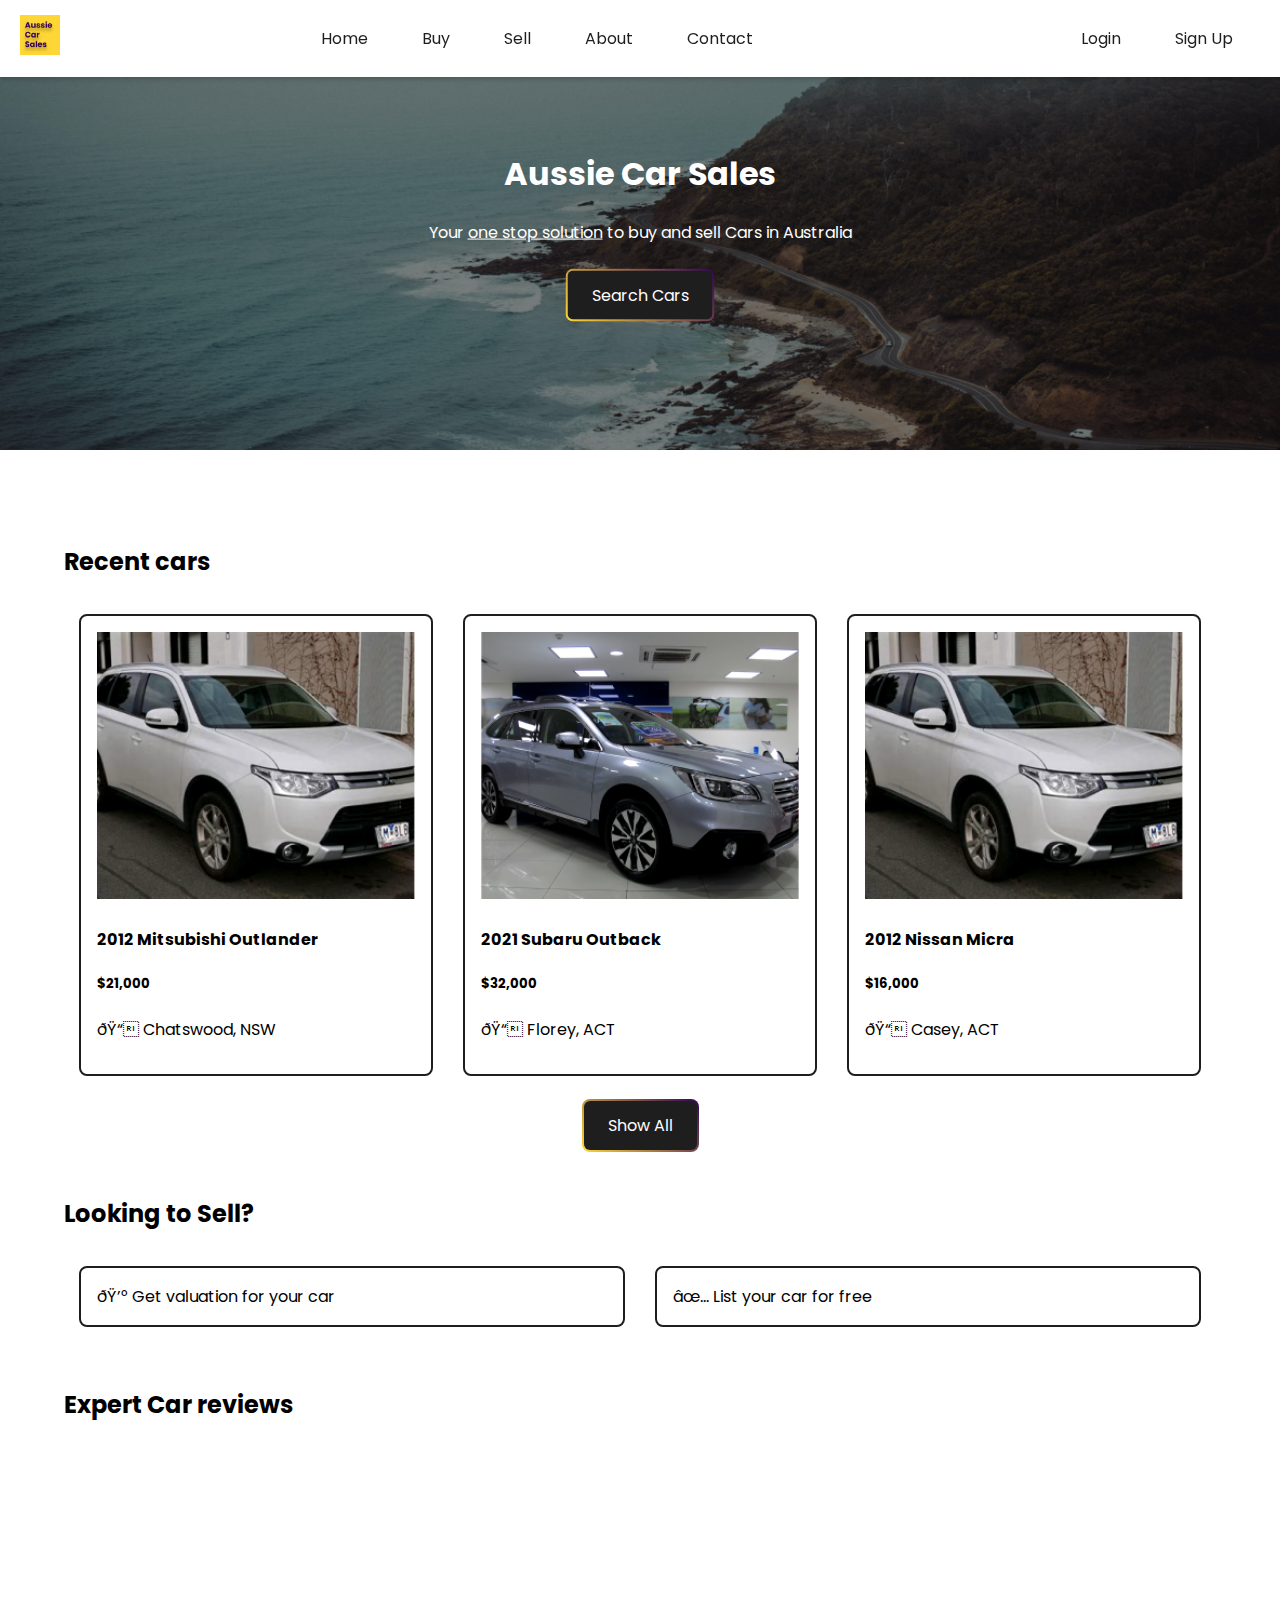
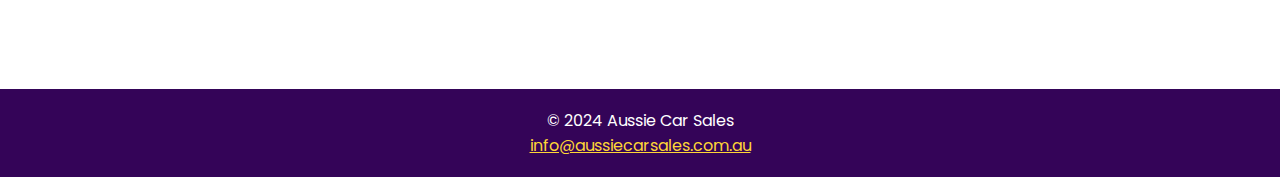
==== index.html @ a5787302 "feat: Basic signup page with empty fields validation" ====
<!DOCTYPE html>
<html>

<head>
  <!-- <meta charset='utf-8'> -->
  <!-- <meta http-equiv='X-UA-Compatible' content='IE=edge'> -->
  <title>Aussie Car Sales</title>
  <meta name="viewport" content="width=device-width, initial-scale=1" />
  <link rel="stylesheet" type="text/css" media="screen" href="css/main.css" />
</head>

<body>
  <nav class="navbar">
    <div class="logo">
      <a href="#"><img src="images/logo.png" alt="Logo" /></a>
    </div>
    <ul class="nav-links">
      <li><a href="#">Home</a></li>
      <li><a href="buy.html">Buy</a></li>
      <li><a href="#">Sell</a></li>
      <li><a href="about.html">About</a></li>
      <li><a href="#">Contact</a></li>
    </ul>
    <ul class="nav-right">
      <li><a href="#">Login</a></li>
      <li><a href="signup.html">Sign Up</a></li>
    </ul>
  </nav>

  <div class="hero-image">
    <div class="hero-text">
      <h1>Aussie Car Sales</h1>
      <p>
        Your
        <span style="text-decoration: underline">one stop solution</span> to
        buy and sell Cars in Australia
      </p>
      <a class="btn" href="buy.html">Search Cars</a>
    </div>
  </div>

  <div class="container">
    <div class="row">
      <h2>Recent cars</h2>

      <div class="col-4">
        <div class="car-card" onclick="window.open('car-detail.html', '_self')">
          <img src="images/mitsubishi-outlander.png" />
          <h4>2012 Mitsubishi Outlander</h4>
          <h5>$21,000</h5>
          <p>📍 Chatswood, NSW</p>
        </div>
      </div>

      <div class="col-4">
        <div class="car-card" onclick="window.open('car-detail.html', '_self')">
          <img src="images/subaru-outback.png" />
          <h4>2021 Subaru Outback</h4>
          <h5>$32,000</h5>
          <p>📍 Florey, ACT</p>
        </div>
      </div>

      <div class="col-4">
        <div class="car-card" onclick="window.open('car-detail.html', '_self')">
          <img src="images/mitsubishi-outlander.png" />
          <h4>2012 Nissan Micra</h4>
          <h5>$16,000</h5>
          <p>📍 Casey, ACT</p>
        </div>
      </div>
    </div>

    <div class="row" style="text-align: center;">
      <a href="buy.html" class="btn">
        Show All
      </a>
    </div>

    <br>
    <div class="row">
      <h2>Looking to Sell?</h2>

      <div class="col-6">
        <div class="car-card">
          💰 Get valuation for your car
        </div>
      </div>

      <div class="col-6">
        <div class="car-card">
          ✅ List your car for free
        </div>
      </div>

    </div>

    <br>
    <h2>
      Expert Car reviews
    </h2>

    <div class="row">

      <div class="col-4">
        <iframe width="100%" height="auto" src="https://www.youtube.com/embed/RlMWLyuJrzc"
          title="This is Nissan’s BEST car!" frameborder="0"
          allow="accelerometer; autoplay; clipboard-write; encrypted-media; gyroscope; picture-in-picture; web-share"
          referrerpolicy="strict-origin-when-cross-origin" allowfullscreen></iframe>
      </div>

      <div class="col-4">
        <iframe width="100%" height="auto"
          src="https://www.youtube.com/embed/e1r3Ce3129w?list=PLj8xiTIFL1M3gSW1ChcsbZj9E7xvdIhjI"
          title="Land Rover Defender 2021 in-depth on and off-road REVIEW" frameborder="0"
          allow="accelerometer; autoplay; clipboard-write; encrypted-media; gyroscope; picture-in-picture; web-share"
          referrerpolicy="strict-origin-when-cross-origin" allowfullscreen></iframe>

      </div>

      <div class="col-4">
        <iframe width="100%" height="auto"
          src="https://www.youtube.com/embed/83vPYRIeW5M?list=PLj8xiTIFL1M3gSW1ChcsbZj9E7xvdIhjI"
          title="Honda CR-V SUV 2020 in-depth review | carwow Reviews" frameborder="0"
          allow="accelerometer; autoplay; clipboard-write; encrypted-media; gyroscope; picture-in-picture; web-share"
          referrerpolicy="strict-origin-when-cross-origin" allowfullscreen></iframe>
      </div>

    </div>

  </div>

  <footer>
    <p>
      &copy 2024 Aussie Car Sales<br />
      <a href="mailto:info@aussiecarsales.com.au">info@aussiecarsales.com.au</a>
    </p>
  </footer>
</body>

</html>
---- css/main.css ----
@import url("https://fonts.googleapis.com/css2?family=Poppins:ital,wght@0,100;0,200;0,300;0,400;0,500;0,600;0,700;0,800;0,900;1,100;1,200;1,300;1,400;1,500;1,600;1,700;1,800;1,900&display=swap");

* {
  box-sizing: border-box;
}

:root {
  --ff: "Poppins", sans-serif;

  color-scheme: light dark;

  --banana: #fed636;
  --plum: #340458;
  --light: #ffffff;
  --dark: #1e1e1e;
}

body,
html {
  height: 100%;
  margin: 0;
  font-family: var(--ff);

  background-color: light-dark(var(--light), var(--dark));
}

img {
  max-width: 100%;
  height: auto;
}

.row::after {
  content: "";
  clear: both;
  display: block;
}

.col-1 {
  width: 8.33%;
  float: left;
  padding: 15px;
}
.col-2 {
  width: 16.66%;
  float: left;
  padding: 15px;
}
.col-3 {
  width: 25%;
  float: left;
  padding: 15px;
}
.col-4 {
  width: 33.33%;
  float: left;
  padding: 15px;
}
.col-5 {
  width: 41.66%;
  float: left;
  padding: 15px;
}
.col-6 {
  width: 50%;
  float: left;
  padding: 15px;
}
.col-7 {
  width: 58.33%;
  float: left;
  padding: 15px;
}
.col-8 {
  width: 66.66%;
  float: left;
  padding: 15px;
}
.col-9 {
  width: 75%;
  float: left;
  padding: 15px;
}
.col-10 {
  width: 83.33%;
  float: left;
  padding: 15px;
}
.col-11 {
  width: 91.66%;
  float: left;
  padding: 15px;
}
.col-12 {
  width: 100%;
  float: left;
  padding: 15px;
}

.navbar {
  display: flex;
  justify-content: space-between;
  align-items: center;
  background-color: light-dark(var(--light), var(--dark));
  padding: 10px 20px;
  position: fixed;
  top: 0;
  left: 0;
  width: 100%;
  z-index: 1000;
  box-shadow: 0 2px 5px rgba(0, 0, 0, 0.2);
}

.navbar .logo img {
  height: 40px;
}

.navbar .nav-links {
  display: flex;
  list-style: none;
  padding-left: 0;
}

.navbar .nav-links li {
  margin: 0 15px;
}

.navbar .nav-links a {
  color: light-dark(var(--dark), var(--light));
  text-decoration: none;
  padding: 8px 12px;
  transition: background 0.3s ease;
}

.navbar .nav-links a:hover {
  background-color: light-dark(var(--plum), var(--banana));
  color: light-dark(var(--light), var(--dark));
  border-radius: 4px;
}

.navbar .nav-right {
  display: flex;
  list-style: none;
}

.navbar .nav-right li {
  margin: 0 15px;
}

.navbar .nav-right a {
  color: light-dark(var(--dark), var(--light));
  text-decoration: none;
  padding: 8px 12px;
  transition: background 0.3s ease;
}

.navbar .nav-right a:hover {
  background-color: light-dark(var(--plum), var(--banana));
  color: light-dark(var(--light), var(--dark));
  border-radius: 4px;
}

@media screen and (max-width: 800px) {
  .navbar {
    flex-wrap: wrap;
  }

  .navbar .nav-links,
  .navbar .nav-right {
    flex-basis: 100%;
    justify-content: center;
  }

  .navbar .nav-links,
  .navbar .nav-right li {
    margin: 5px 0;
  }
}

.hero-image {
  background-image: linear-gradient(rgba(0, 0, 0, 0.5), rgba(0, 0, 0, 0.5)),
    url("../images/ocean.jpg");
  height: 50%;
  background-position: center;
  background-repeat: no-repeat;
  background-size: cover;
  position: relative;
}

.hero-text {
  text-align: center;
  position: absolute;
  top: 50%;
  left: 50%;
  transform: translate(-50%, -50%);
  color: var(--light);
}

.gradient-heading {
  background: linear-gradient(45deg, var(--banana) 0%, var(--plum) 100%);
  background-clip: text;
  color: transparent;
}

.container {
  padding-top: 74px;
  padding-bottom: 60px;
  margin-left: 5%;
  margin-right: 5%;
}

.service-card {
  padding: 1rem;
  background: linear-gradient(
        light-dark(var(--light), var(--dark)),
        light-dark(var(--light), var(--dark))
      )
      padding-box,
    linear-gradient(45deg, var(--banana) 0%, var(--plum) 100%) border-box;
  border: solid 2px transparent;
  border-radius: 8px;
}

.car-card {
  padding: 1rem;
  border-radius: 8px;
  border: solid 2px light-dark(var(--dark), var(--light));
}

.car-card img {
  width: 100%;
  height: auto;
}

.car-card:hover {
  background: linear-gradient(
        light-dark(var(--light), var(--dark)),
        light-dark(var(--light), var(--dark))
      )
      padding-box,
    linear-gradient(45deg, var(--banana) 0%, var(--plum) 100%) border-box;
  border: solid 2px transparent;
}

.details-btn {
  display: inline-block;
  text-decoration: none;
  display: inline-block;
  font: var(--p);
  color: light-dark(var(--light), var(--dark));
  background-color: light-dark(var(--dark), var(--light));
  border: solid 2px transparent;
  border-radius: 8px;
  padding: 8px 12px;
  text-align: center;
  margin-top: 8px;
}

.btn {
  display: inline-block;
  text-decoration: none;
  display: inline-block;
  font: var(--p);
  color: var(--light);
  background: linear-gradient(var(--dark), var(--dark)) padding-box,
    linear-gradient(45deg, var(--banana) 0%, var(--plum) 100%) border-box;
  border: solid 2px transparent;
  border-radius: 8px;
  padding: 12px 24px;
  transition: 0.2s ease-in-out;
  text-align: center;
  margin-top: 8px;
}

.btn:hover {
  scale: 1.1;
  background: linear-gradient(var(--plum), var(--banana)) padding-box,
    linear-gradient(45deg, var(--banana) 0%, var(--plum) 100%) border-box;
}

#homepage-mission-statement {
  text-align: center;
}

input[type="text"] {
  width: 100%;
  box-sizing: border-box;
  border: 2px solid light-dark(var(--dark), var(--light));
  border-radius: 8px;
  font-size: 16px;
  background-color: light-dark(var(--light), var(--dark));
  padding: 12px 20px 12px 40px;
}

input[type="email"] {
  width: 100%;
  box-sizing: border-box;
  border: 2px solid light-dark(var(--dark), var(--light));
  border-radius: 8px;
  font-size: 16px;
  background-color: light-dark(var(--light), var(--dark));
  padding: 12px 20px 12px 40px;
}

input[type="password"] {
  width: 100%;
  box-sizing: border-box;
  border: 2px solid light-dark(var(--dark), var(--light));
  border-radius: 8px;
  font-size: 16px;
  background-color: light-dark(var(--light), var(--dark));
  padding: 12px 20px 12px 40px;
}

label {
  padding: 12px 12px 12px 0;
  display: inline-block;
}

/* input[type="submit"] {
  background-color: var(--plum);
  color: white;
  padding: 12px 20px;
  border: none;
  border-radius: 4px;
  cursor: pointer;
  float: right;
} */

input[type="submit"]:hover {
  background-color: var(--banana);
}

.col-30 {
  float: left;
  width: 30%;
  margin-top: 6px;
}

.col-70 {
  float: left;
  width: 70%;
  margin-top: 6px;
}

/* Clear floats after the columns */
.row::after {
  content: "";
  display: table;
  clear: both;
}

/* Responsive layout - when the screen is less than 600px wide, make the two columns stack on top of each other instead of next to each other */
@media screen and (max-width: 600px) {
  .col-30,
  .col-70,
  input[type="submit"] {
    width: 100%;
    margin-top: 0;
  }
}

footer {
  text-align: center;
  padding: 3px;
  background-color: var(--plum);
  color: var(--light);

  a {
    color: var(--banana);
  }
}
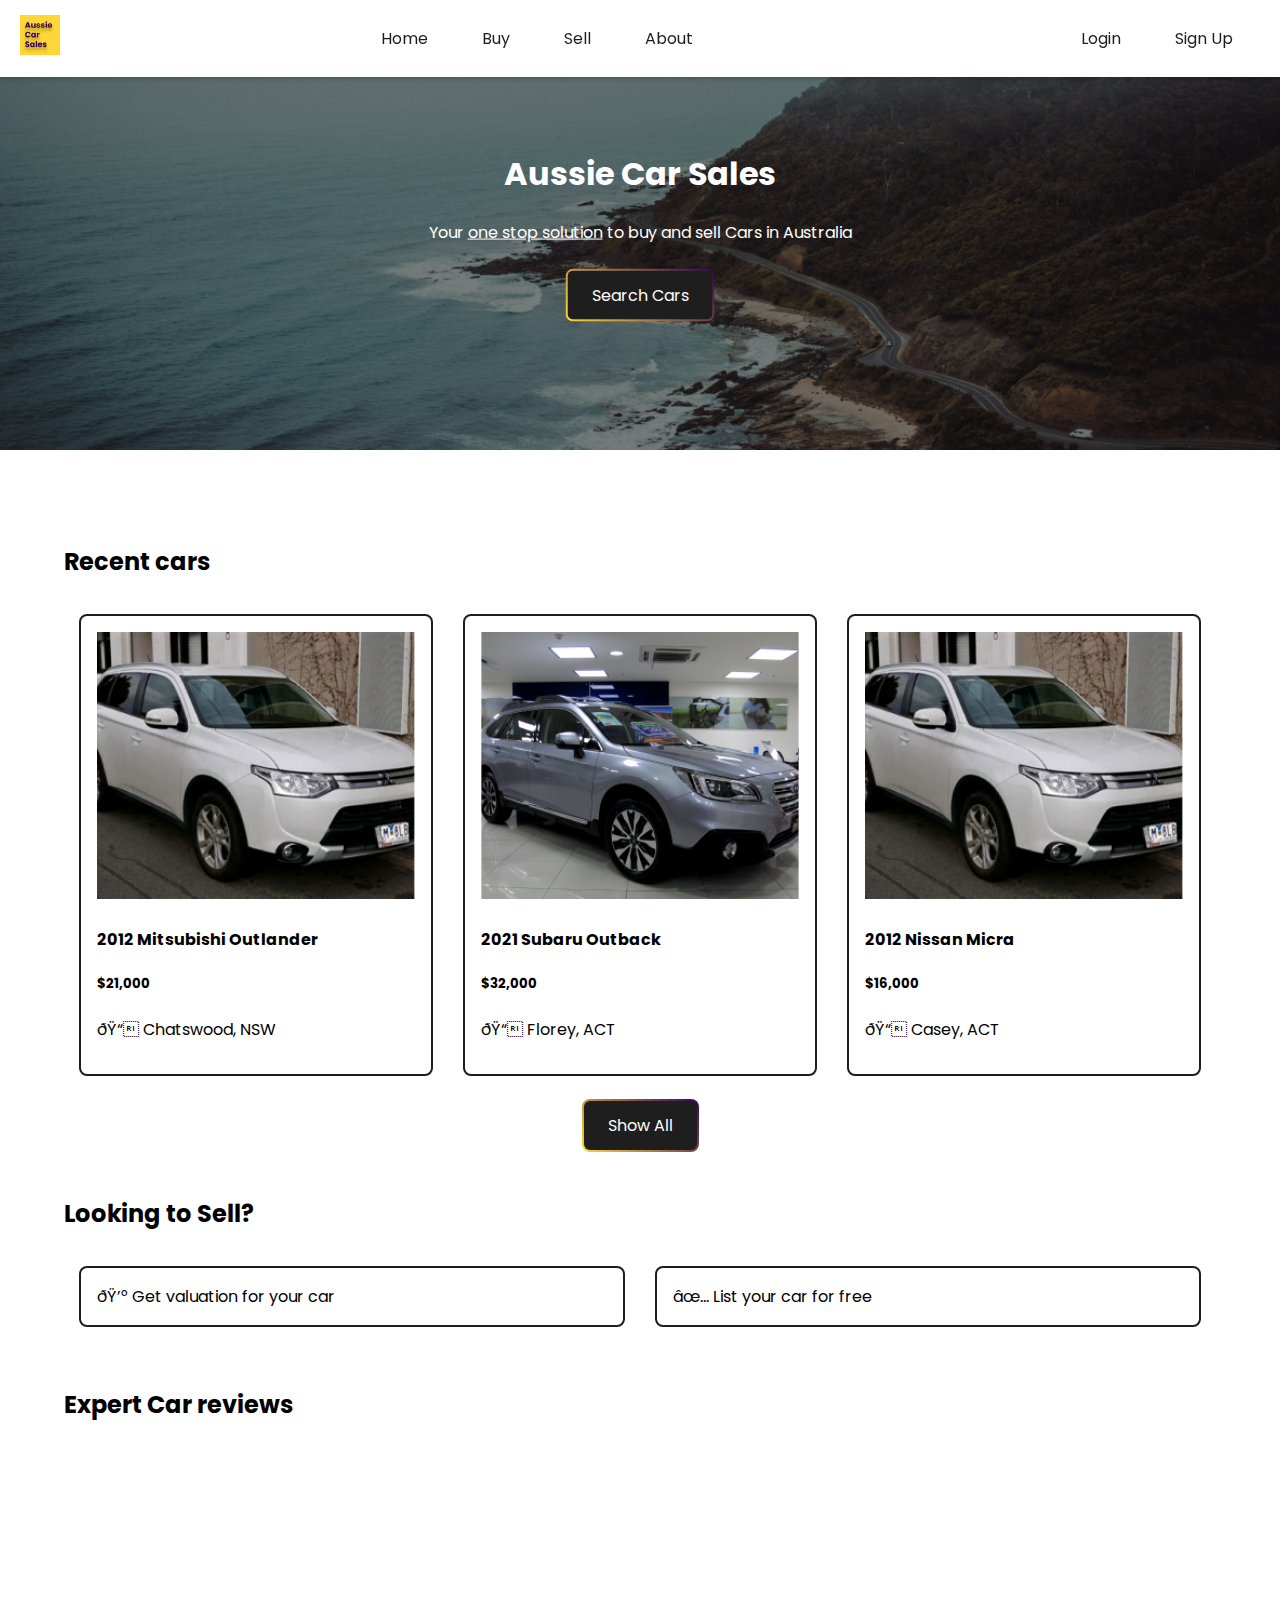
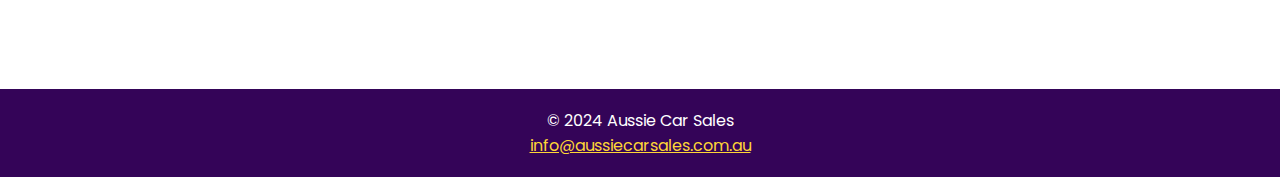
==== commit 58b09c23: "feat: Business and contact info on about page" ====
--- a/index.html
+++ b/index.html
@@ -19,10 +19,9 @@
       <li><a href="buy.html">Buy</a></li>
       <li><a href="#">Sell</a></li>
       <li><a href="about.html">About</a></li>
-      <li><a href="#">Contact</a></li>
     </ul>
     <ul class="nav-right">
-      <li><a href="#">Login</a></li>
+      <li><a href="login.html">Login</a></li>
       <li><a href="signup.html">Sign Up</a></li>
     </ul>
   </nav>
--- a/css/main.css
+++ b/css/main.css
@@ -301,6 +301,16 @@
   padding: 12px 20px 12px 40px;
 }
 
+input[type="tel"] {
+  width: 100%;
+  box-sizing: border-box;
+  border: 2px solid light-dark(var(--dark), var(--light));
+  border-radius: 8px;
+  font-size: 16px;
+  background-color: light-dark(var(--light), var(--dark));
+  padding: 12px 20px 12px 40px;
+}
+
 input[type="password"] {
   width: 100%;
   box-sizing: border-box;
@@ -315,16 +325,6 @@
   padding: 12px 12px 12px 0;
   display: inline-block;
 }
-
-/* input[type="submit"] {
-  background-color: var(--plum);
-  color: white;
-  padding: 12px 20px;
-  border: none;
-  border-radius: 4px;
-  cursor: pointer;
-  float: right;
-} */
 
 input[type="submit"]:hover {
   background-color: var(--banana);
@@ -350,7 +350,7 @@
 }
 
 /* Responsive layout - when the screen is less than 600px wide, make the two columns stack on top of each other instead of next to each other */
-@media screen and (max-width: 600px) {
+@media screen and (max-width: 1000px) {
   .col-30,
   .col-70,
   input[type="submit"] {
@@ -359,6 +359,23 @@
   }
 }
 
+@media screen and (min-width: 1000px) {
+  #signup-form,
+  input[type="submit"] {
+    margin-left: 300px;
+    margin-right: 300px;
+  }
+}
+
+@media screen and (min-width: 1000px) {
+  #login-form {
+    margin-left: 300px;
+    margin-right: 300px;
+    margin-top: 100px;
+    margin-bottom: 100px;
+  }
+}
+
 footer {
   text-align: center;
   padding: 3px;
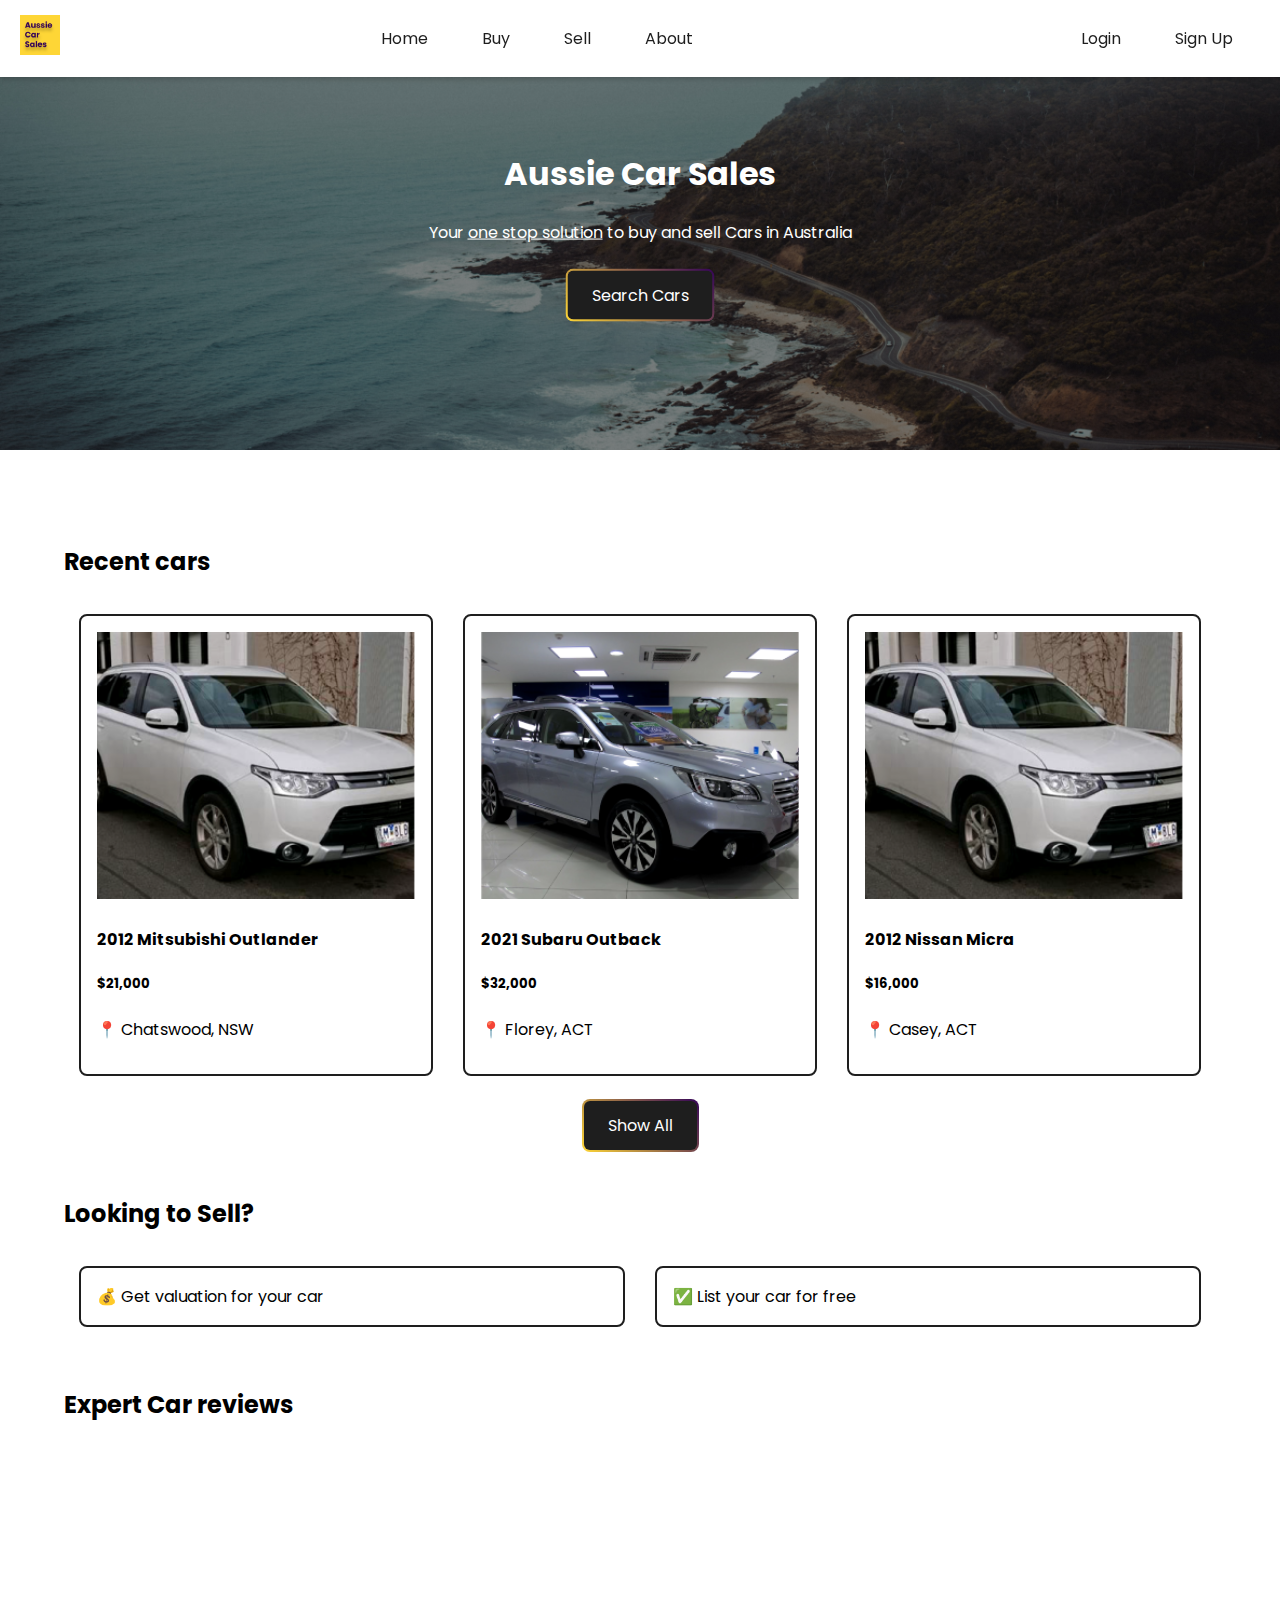
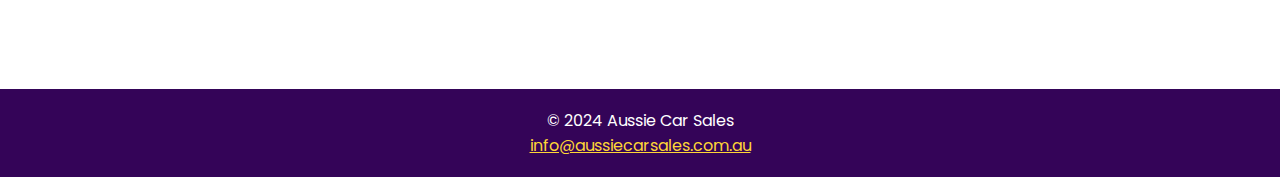
==== commit f7419bfb: "style: Cleaning up css and commented codes" ====
--- a/index.html
+++ b/index.html
@@ -2,8 +2,8 @@
 <html>
 
 <head>
-  <!-- <meta charset='utf-8'> -->
-  <!-- <meta http-equiv='X-UA-Compatible' content='IE=edge'> -->
+  <meta charset='utf-8'>
+  <meta http-equiv='X-UA-Compatible' content='IE=edge'>
   <title>Aussie Car Sales</title>
   <meta name="viewport" content="width=device-width, initial-scale=1" />
   <link rel="stylesheet" type="text/css" media="screen" href="css/main.css" />
@@ -17,7 +17,7 @@
     <ul class="nav-links">
       <li><a href="#">Home</a></li>
       <li><a href="buy.html">Buy</a></li>
-      <li><a href="#">Sell</a></li>
+      <li><a href="login.html">Sell</a></li>
       <li><a href="about.html">About</a></li>
     </ul>
     <ul class="nav-right">
--- a/css/main.css
+++ b/css/main.css
@@ -4,6 +4,11 @@
   box-sizing: border-box;
 }
 
+/*
+ Setting root and body level styling.
+Defining consistem font family, light dark theme support and
+main color variables
+ */
 :root {
   --ff: "Poppins", sans-serif;
 
@@ -24,6 +29,10 @@
   background-color: light-dark(var(--light), var(--dark));
 }
 
+/* 
+Responsive layout system
+Handling images and enforcing a row and column system 
+*/
 img {
   max-width: 100%;
   height: auto;
@@ -49,6 +58,7 @@
   width: 25%;
   float: left;
   padding: 15px;
+  align-self: center;
 }
 .col-4 {
   width: 33.33%;
@@ -94,6 +104,28 @@
   width: 100%;
   float: left;
   padding: 15px;
+}
+
+ /* 
+ A 30-70 system for forms, so that they stack on top of each other in small width window
+ The stacking is handle by @media query below
+ */
+.col-30 {
+  float: left;
+  width: 30%;
+  margin-top: 6px;
+}
+
+.col-70 {
+  float: left;
+  width: 70%;
+  margin-top: 6px;
+}
+
+.row::after {
+  content: "";
+  display: table;
+  clear: both;
 }
 
 .navbar {
@@ -157,23 +189,6 @@
   background-color: light-dark(var(--plum), var(--banana));
   color: light-dark(var(--light), var(--dark));
   border-radius: 4px;
-}
-
-@media screen and (max-width: 800px) {
-  .navbar {
-    flex-wrap: wrap;
-  }
-
-  .navbar .nav-links,
-  .navbar .nav-right {
-    flex-basis: 100%;
-    justify-content: center;
-  }
-
-  .navbar .nav-links,
-  .navbar .nav-right li {
-    margin: 5px 0;
-  }
 }
 
 .hero-image {
@@ -241,20 +256,6 @@
   border: solid 2px transparent;
 }
 
-.details-btn {
-  display: inline-block;
-  text-decoration: none;
-  display: inline-block;
-  font: var(--p);
-  color: light-dark(var(--light), var(--dark));
-  background-color: light-dark(var(--dark), var(--light));
-  border: solid 2px transparent;
-  border-radius: 8px;
-  padding: 8px 12px;
-  text-align: center;
-  margin-top: 8px;
-}
-
 .btn {
   display: inline-block;
   text-decoration: none;
@@ -272,7 +273,7 @@
 }
 
 .btn:hover {
-  scale: 1.1;
+  scale: 1.05;
   background: linear-gradient(var(--plum), var(--banana)) padding-box,
     linear-gradient(45deg, var(--banana) 0%, var(--plum) 100%) border-box;
 }
@@ -281,6 +282,7 @@
   text-align: center;
 }
 
+/* Styling input elements */
 input[type="text"] {
   width: 100%;
   box-sizing: border-box;
@@ -312,6 +314,16 @@
 }
 
 input[type="password"] {
+  width: 100%;
+  box-sizing: border-box;
+  border: 2px solid light-dark(var(--dark), var(--light));
+  border-radius: 8px;
+  font-size: 16px;
+  background-color: light-dark(var(--light), var(--dark));
+  padding: 12px 20px 12px 40px;
+}
+
+input[type="number"] {
   width: 100%;
   box-sizing: border-box;
   border: 2px solid light-dark(var(--dark), var(--light));
@@ -330,26 +342,22 @@
   background-color: var(--banana);
 }
 
-.col-30 {
-  float: left;
-  width: 30%;
-  margin-top: 6px;
-}
-
-.col-70 {
-  float: left;
-  width: 70%;
-  margin-top: 6px;
-}
-
-/* Clear floats after the columns */
-.row::after {
-  content: "";
-  display: table;
-  clear: both;
-}
-
-/* Responsive layout - when the screen is less than 600px wide, make the two columns stack on top of each other instead of next to each other */
+/* Footer style */
+footer {
+  text-align: center;
+  padding: 3px;
+  background-color: var(--plum);
+  color: var(--light);
+
+  a {
+    color: var(--banana);
+  }
+}
+
+/* Responsive layout 
+- when the screen is less than 600px wide, 
+make the two columns stack on top of each other instead of next to each other
+ */
 @media screen and (max-width: 1000px) {
   .col-30,
   .col-70,
@@ -376,13 +384,22 @@
   }
 }
 
-footer {
-  text-align: center;
-  padding: 3px;
-  background-color: var(--plum);
-  color: var(--light);
-
-  a {
-    color: var(--banana);
-  }
-}
+@media screen and (max-width: 800px) {
+  .navbar {
+    flex-wrap: wrap;
+  }
+
+  .navbar .nav-links,
+  .navbar .nav-right {
+    flex-basis: 100%;
+    justify-content: center;
+  }
+
+  .navbar .nav-links,
+  .navbar .nav-right li {
+    margin: 5px 0;
+  }
+  .container{
+    padding-top: 150px;
+  }
+}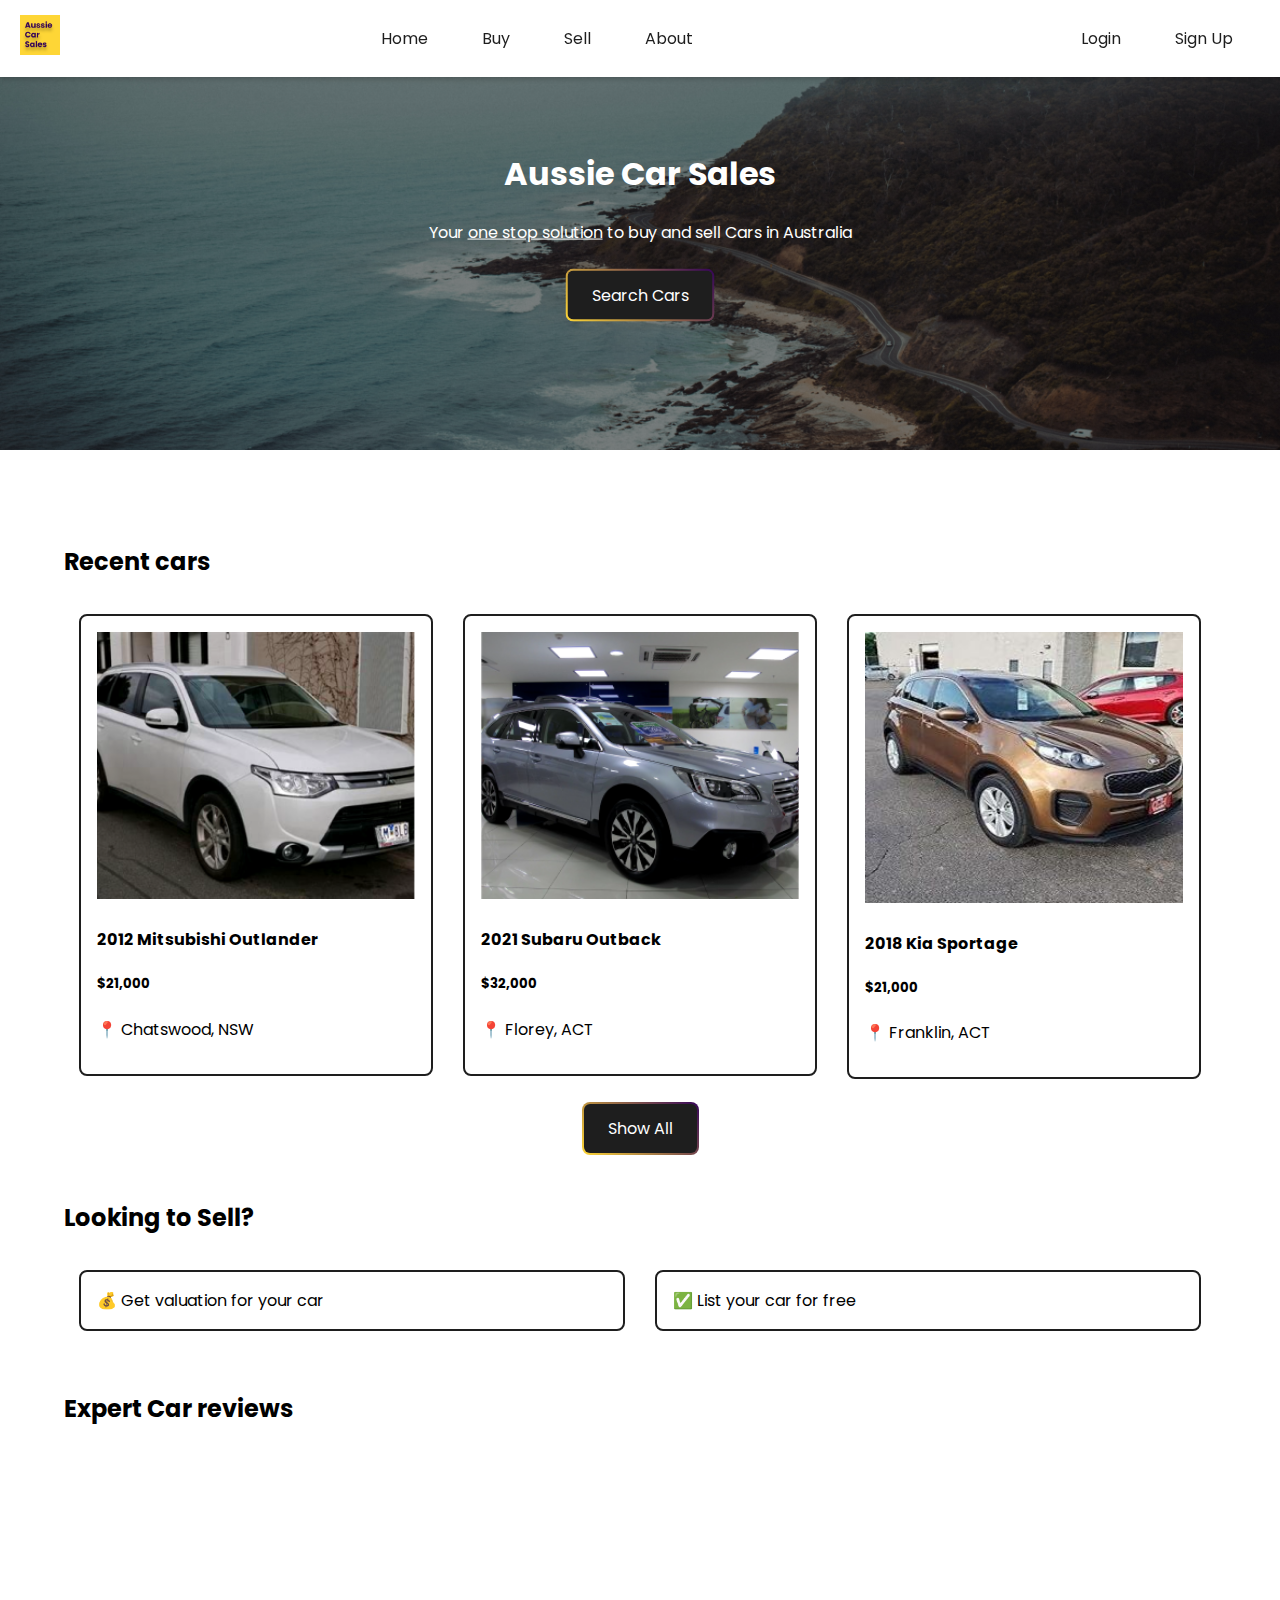
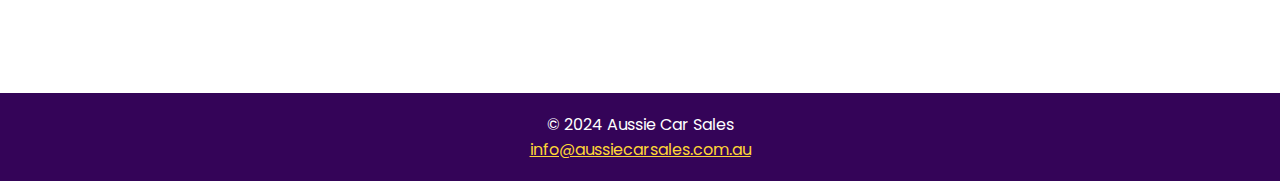
==== commit 860d7e6a: "chore: Different car pictures" ====
--- a/index.html
+++ b/index.html
@@ -44,7 +44,7 @@
 
       <div class="col-4">
         <div class="car-card" onclick="window.open('car-detail.html', '_self')">
-          <img src="images/mitsubishi-outlander.png" />
+          <img src="images/cars/mitsubishi-outlander.png" />
           <h4>2012 Mitsubishi Outlander</h4>
           <h5>$21,000</h5>
           <p>📍 Chatswood, NSW</p>
@@ -53,7 +53,7 @@
 
       <div class="col-4">
         <div class="car-card" onclick="window.open('car-detail.html', '_self')">
-          <img src="images/subaru-outback.png" />
+          <img src="images/cars/subaru-outback.png" />
           <h4>2021 Subaru Outback</h4>
           <h5>$32,000</h5>
           <p>📍 Florey, ACT</p>
@@ -62,10 +62,10 @@
 
       <div class="col-4">
         <div class="car-card" onclick="window.open('car-detail.html', '_self')">
-          <img src="images/mitsubishi-outlander.png" />
-          <h4>2012 Nissan Micra</h4>
-          <h5>$16,000</h5>
-          <p>📍 Casey, ACT</p>
+          <img src="images/cars/kia-sportage.jpg" />
+          <h4>2018 Kia Sportage</h4>
+          <h5>$21,000</h5>
+          <p>📍 Franklin, ACT</p>
         </div>
       </div>
     </div>
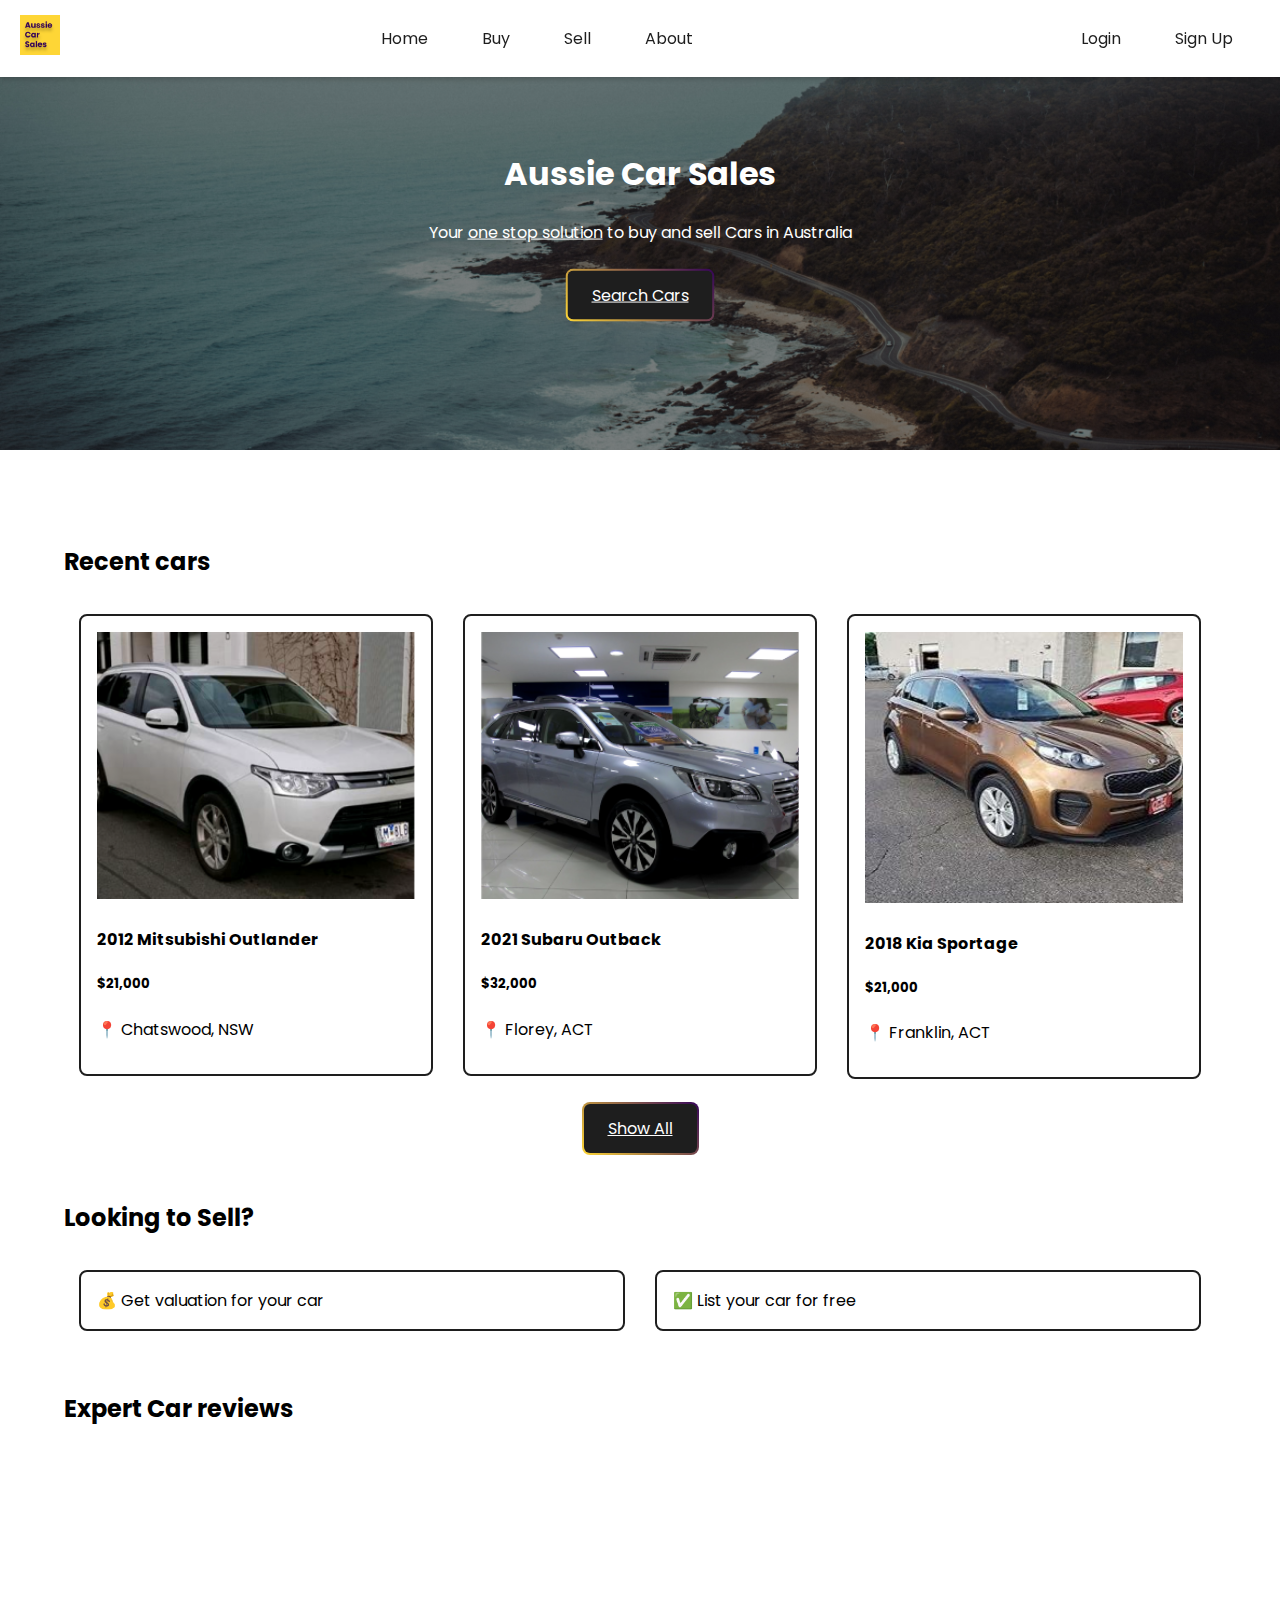
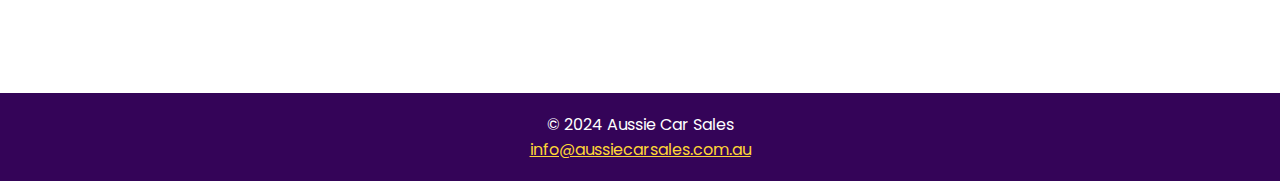
==== commit 30472218: "feat: Favicon for all pages" ====
--- a/index.html
+++ b/index.html
@@ -3,8 +3,8 @@
 
 <head>
   <meta charset='utf-8'>
-  <meta http-equiv='X-UA-Compatible' content='IE=edge'>
   <title>Aussie Car Sales</title>
+  <link rel="icon" type="image/x-icon" href="/images/favicon.ico">
   <meta name="viewport" content="width=device-width, initial-scale=1" />
   <link rel="stylesheet" type="text/css" media="screen" href="css/main.css" />
 </head>
--- a/css/main.css
+++ b/css/main.css
@@ -257,8 +257,6 @@
 }
 
 .btn {
-  display: inline-block;
-  text-decoration: none;
   display: inline-block;
   font: var(--p);
   color: var(--light);
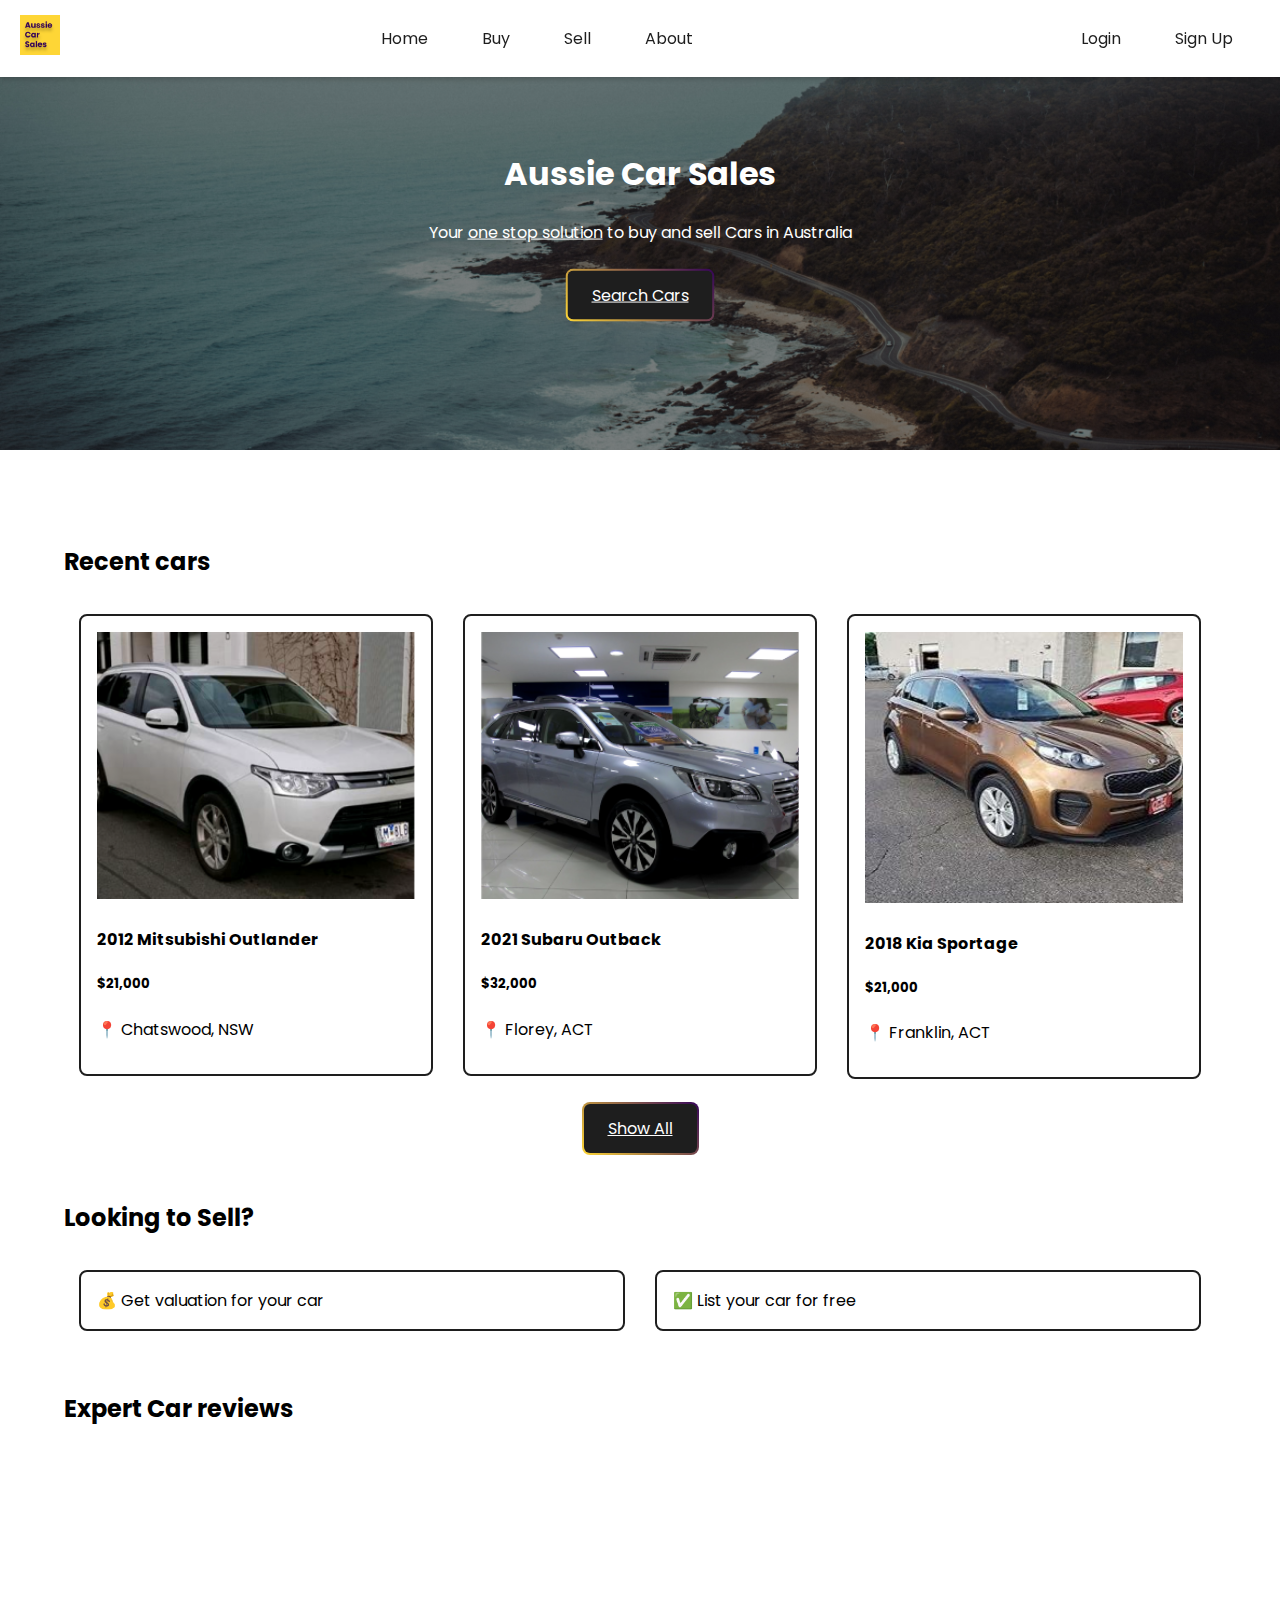
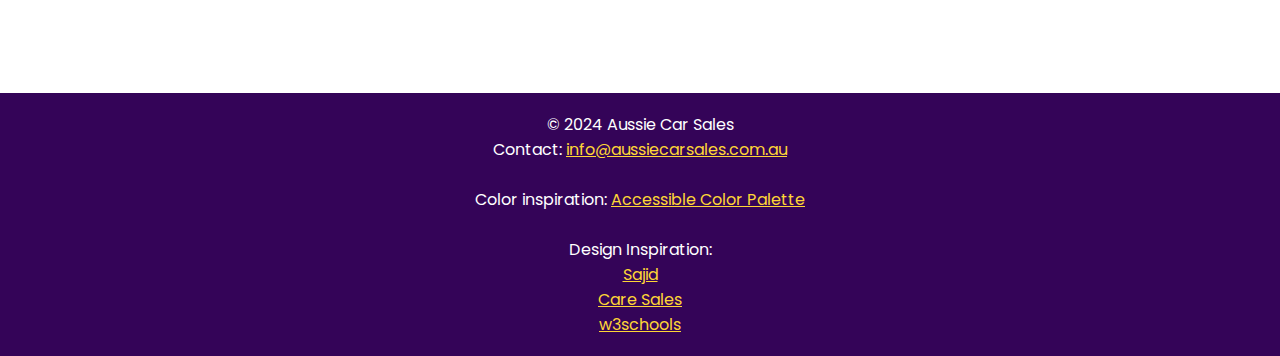
==== commit 1bbc8386: "feat: Include inspirations on footer" ====
--- a/index.html
+++ b/index.html
@@ -132,7 +132,20 @@
   <footer>
     <p>
       &copy 2024 Aussie Car Sales<br />
-      <a href="mailto:info@aussiecarsales.com.au">info@aussiecarsales.com.au</a>
+      Contact: <a href="mailto:info@aussiecarsales.com.au">info@aussiecarsales.com.au</a>
+      <br>
+      <br>
+      Color inspiration: <a
+        href="https://www.figma.com/design/psy9I5hH6WWJzpbjzVhL0Q/Accessible-Colour-Palettes-(Community)?node-id=159-23&node-type=CANVAS&t=St9T3WZ7nOOR0G4v-0"
+        target="_blank">Accessible Color Palette</a>
+      <br>
+
+      <br>
+      Design Inspiration:<br>
+      <a href="https://www.iamsajid.com/" target="_blank">Sajid</a><br>
+      <a href="https://www.carsales.com.au/" target="_blank">Care Sales</a><br>
+      <a href="https://www.w3schools.com/" target="_blank">w3schools</a><br>
+
     </p>
   </footer>
 </body>
